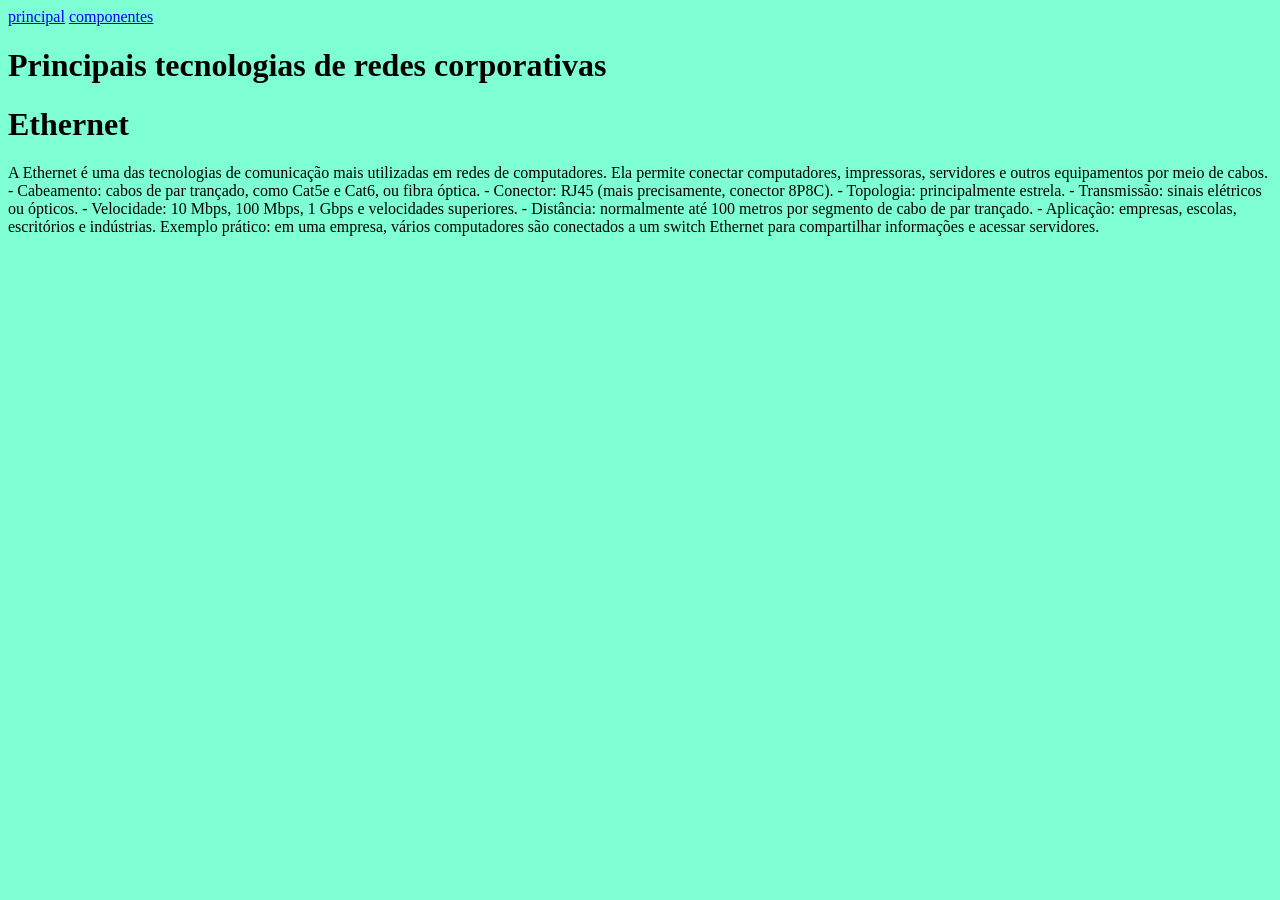
==== componentes.html @ c5814e56 "primeira_versão" ====
<!DOCTYPE html>
<html lang="PT-BR">
<head>
    <meta charset="UTF-8">
    <meta name="viewport" content="width=device-width, initial-scale=1.0">
    <link rel="stylesheet" href="style.css">

    <title>Site industrial</title>
</head>

<a href="./index.html">principal</a>
<a href="./componentes.html">componentes</a><br>




<body>
    <h1>Principais tecnologias de redes corporativas</h1>
    

    <h1>Ethernet</h1>
    <p>A Ethernet é uma das tecnologias de comunicação mais utilizadas em redes de computadores. Ela permite conectar computadores, impressoras, servidores e outros equipamentos por meio de cabos.
        - Cabeamento: cabos de par trançado, como Cat5e e Cat6, ou fibra óptica.
        - Conector: RJ45 (mais precisamente, conector 8P8C).
        - Topologia: principalmente estrela.
        - Transmissão: sinais elétricos ou ópticos.
        - Velocidade: 10 Mbps, 100 Mbps, 1 Gbps e velocidades superiores.
        - Distância: normalmente até 100 metros por segmento de cabo de par trançado.
        - Aplicação: empresas, escolas, escritórios e indústrias.
        Exemplo prático: em uma empresa, vários computadores são conectados a um switch Ethernet para compartilhar informações e acessar servidores.</p>
</body>
</html>
---- style.css ----
body{
    background-color: aquamarine;
    color: black;
    text-align: left;
    
}
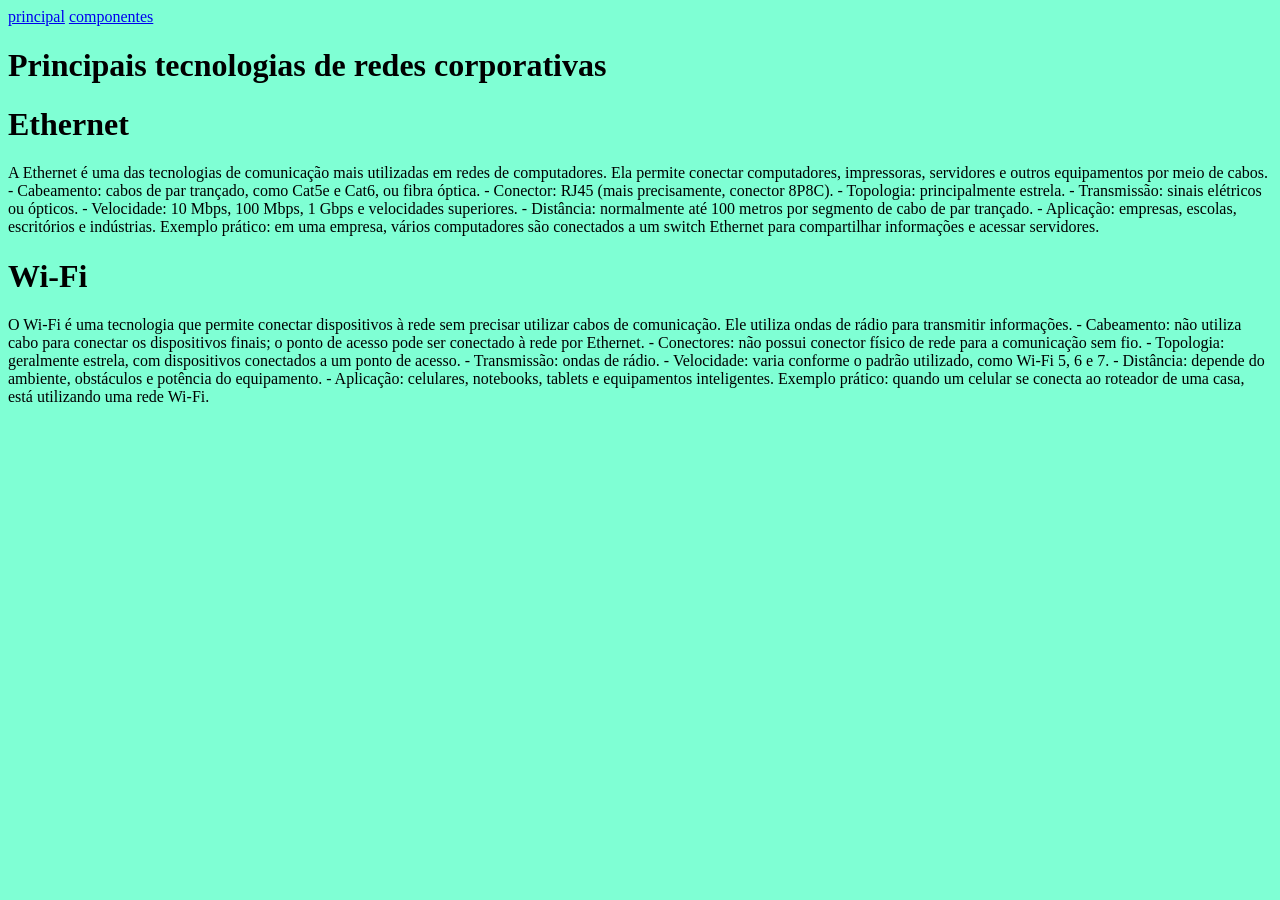
==== commit 06f466bd: "Atualização do site SENAI" ====
--- a/componentes.html
+++ b/componentes.html
@@ -28,5 +28,15 @@
         - Distância: normalmente até 100 metros por segmento de cabo de par trançado.
         - Aplicação: empresas, escolas, escritórios e indústrias.
         Exemplo prático: em uma empresa, vários computadores são conectados a um switch Ethernet para compartilhar informações e acessar servidores.</p>
+        <h1>Wi-Fi</h1>
+        <p>O Wi-Fi é uma tecnologia que permite conectar dispositivos à rede sem precisar utilizar cabos de comunicação. Ele utiliza ondas de rádio para transmitir informações.
+            - Cabeamento: não utiliza cabo para conectar os dispositivos finais; o ponto de acesso pode ser conectado à rede por Ethernet.
+            - Conectores: não possui conector físico de rede para a comunicação sem fio.
+            - Topologia: geralmente estrela, com dispositivos conectados a um ponto de acesso.
+            - Transmissão: ondas de rádio.
+            - Velocidade: varia conforme o padrão utilizado, como Wi-Fi 5, 6 e 7.
+            - Distância: depende do ambiente, obstáculos e potência do equipamento.
+            - Aplicação: celulares, notebooks, tablets e equipamentos inteligentes.
+            Exemplo prático: quando um celular se conecta ao roteador de uma casa, está utilizando uma rede Wi-Fi.</p>
 </body>
 </html>
--- a/style.css
+++ b/style.css
@@ -3,4 +3,5 @@
     color: black;
     text-align: left;
     
-}+}
+
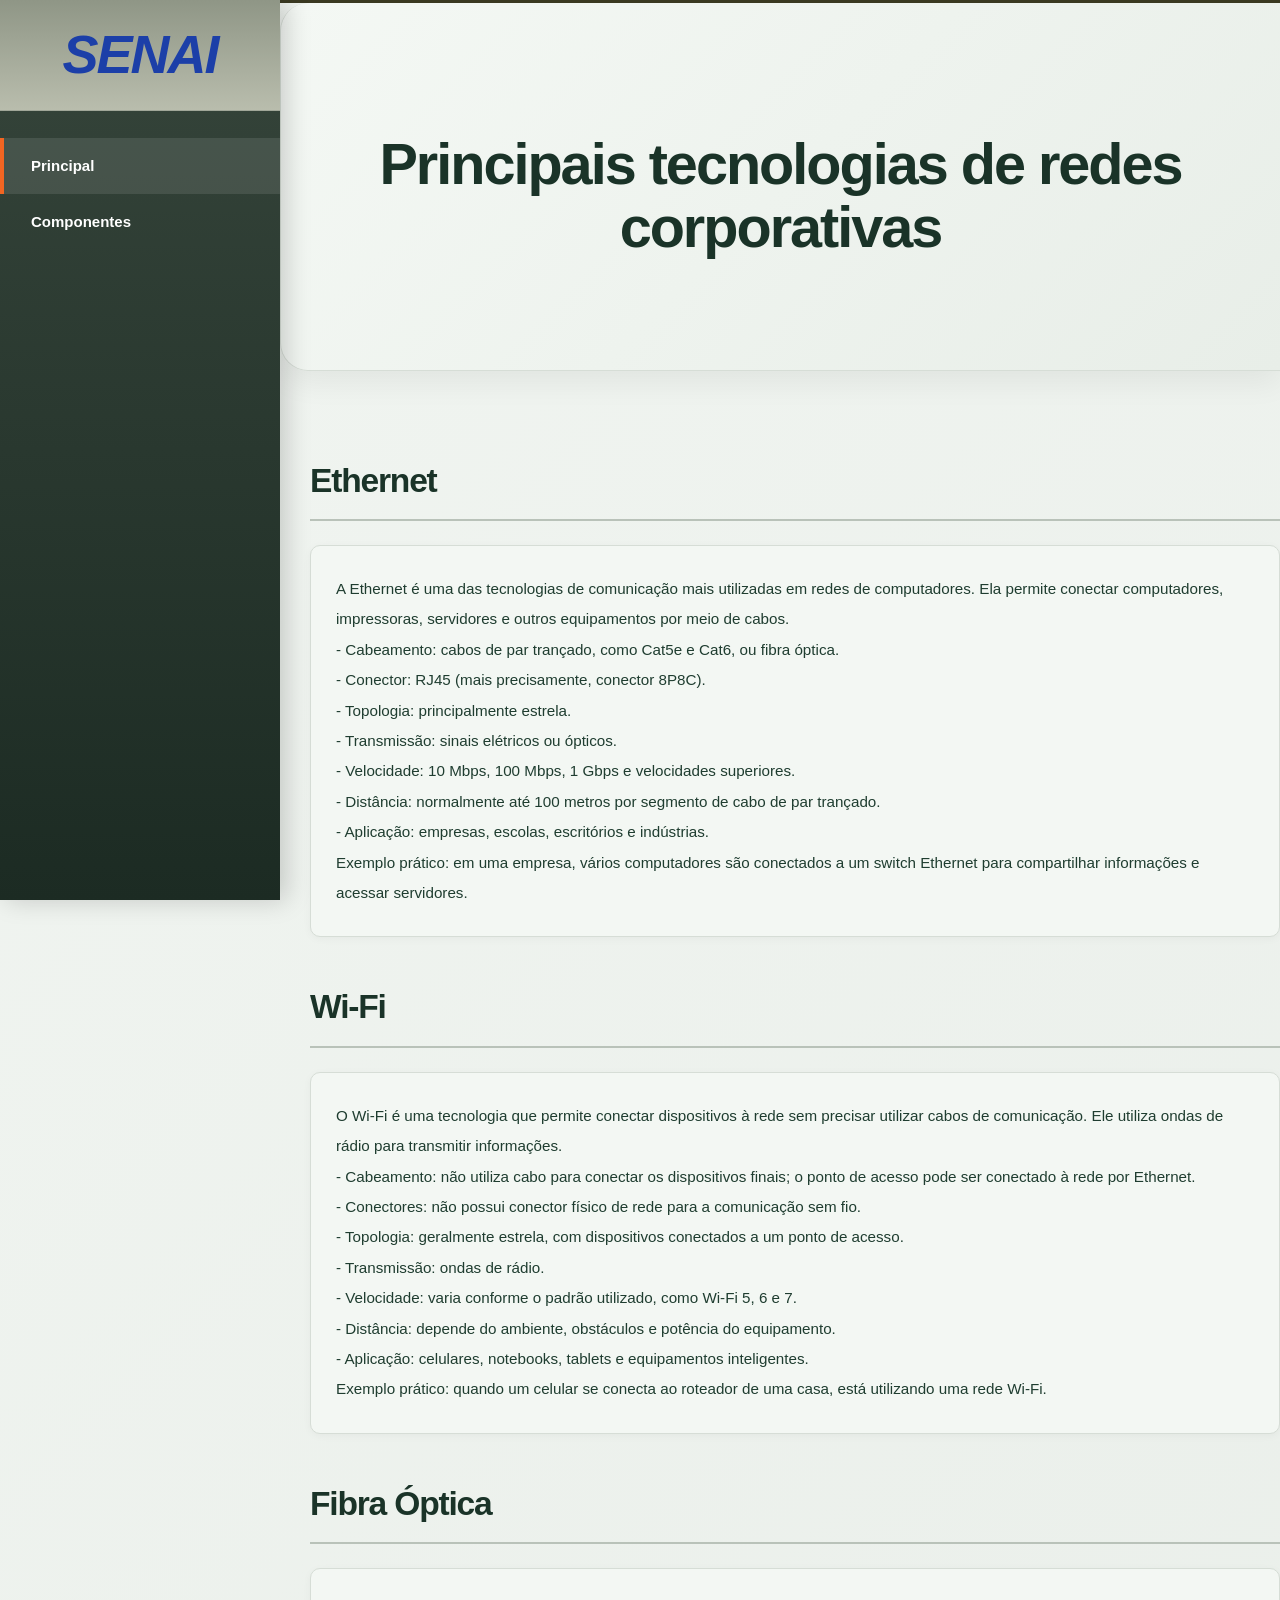
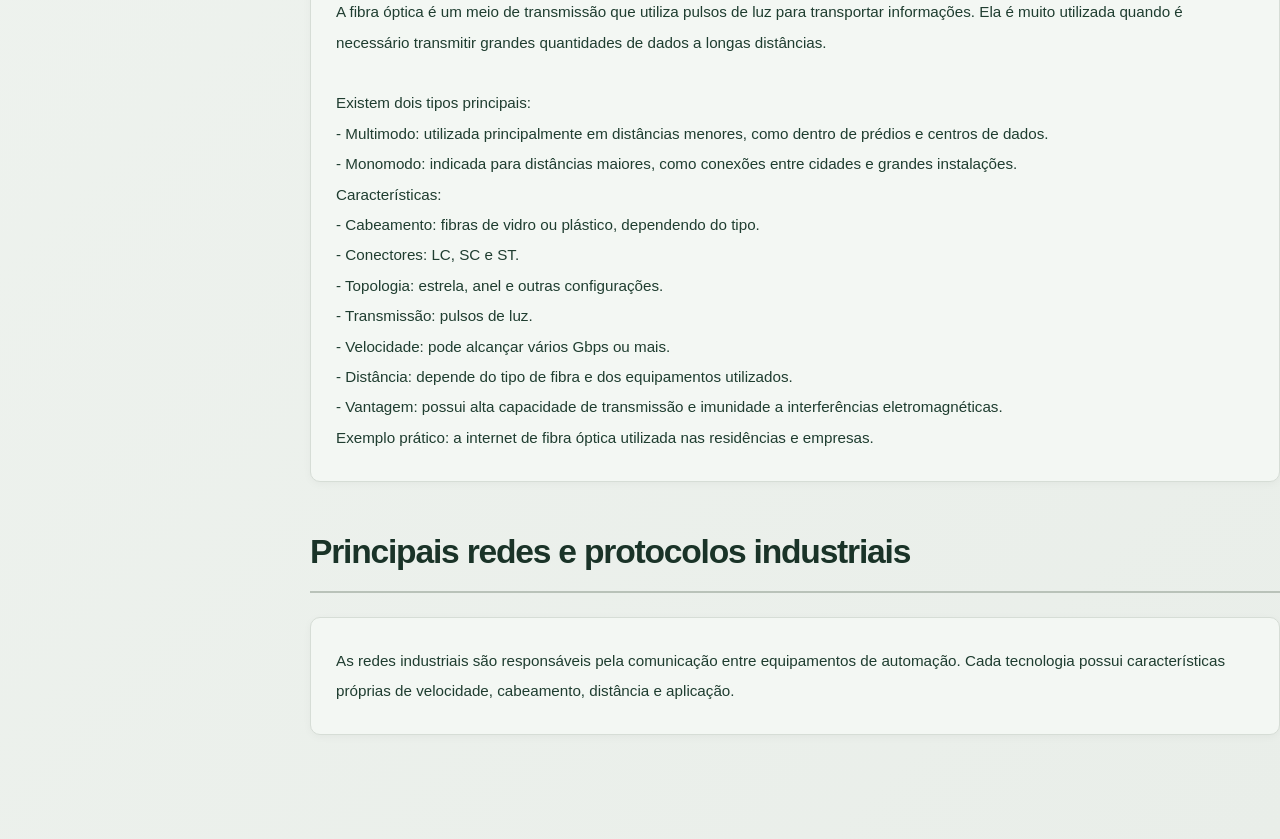
==== commit 0bd7b8f9: "Atualização do site SENAI" ====
--- a/componentes.html
+++ b/componentes.html
@@ -38,5 +38,23 @@
             - Distância: depende do ambiente, obstáculos e potência do equipamento.
             - Aplicação: celulares, notebooks, tablets e equipamentos inteligentes.
             Exemplo prático: quando um celular se conecta ao roteador de uma casa, está utilizando uma rede Wi-Fi.</p>
+            <h1>Fibra Óptica</h1>
+            <p>A fibra óptica é um meio de transmissão que utiliza pulsos de luz para transportar informações. Ela é muito utilizada quando é necessário transmitir grandes quantidades de dados a longas distâncias.
+
+                Existem dois tipos principais:
+                - Multimodo: utilizada principalmente em distâncias menores, como dentro de prédios e centros de dados.
+                - Monomodo: indicada para distâncias maiores, como conexões entre cidades e grandes instalações.
+                Características:
+                - Cabeamento: fibras de vidro ou plástico, dependendo do tipo.
+                - Conectores: LC, SC e ST.
+                - Topologia: estrela, anel e outras configurações.
+                - Transmissão: pulsos de luz.
+                - Velocidade: pode alcançar vários Gbps ou mais.
+                - Distância: depende do tipo de fibra e dos equipamentos utilizados.
+                - Vantagem: possui alta capacidade de transmissão e imunidade a interferências eletromagnéticas.
+                Exemplo prático: a internet de fibra óptica utilizada nas residências e empresas.</p>
+                <h1>Principais redes e protocolos industriais</h1>
+                <p>As redes industriais são responsáveis pela comunicação entre equipamentos de automação. Cada tecnologia possui características próprias de velocidade, cabeamento, distância e aplicação.</p>
+                
 </body>
 </html>
--- a/style.css
+++ b/style.css
@@ -5,3 +5,205 @@
     
 }
 
+/* ===== Base ===== */
+:root {
+    --verde-escuro: #1a3328;
+    --verde-texto: #1f3d30;
+    --verde-menu-topo: #36453b;
+    --verde-menu-base: #1c2b23;
+    --fundo: #ecf0ec;
+    --fundo-card: #f3f7f3;
+    --borda: #d6ddd6;
+    --texto: #22362c;
+    --azul-senai: #1c3fa8;
+    --laranja-senai: #f26522;
+    --largura-menu: 280px;
+}
+
+* {
+    box-sizing: border-box;
+}
+
+html {
+    scroll-behavior: smooth;
+}
+
+body {
+    margin: 0;
+    padding: 0 0 80px var(--largura-menu);
+    background: linear-gradient(135deg, #f1f5f1 0%, #e9eee9 100%);
+    color: var(--texto);
+    font-family: "Segoe UI", Roboto, "Helvetica Neue", Arial, sans-serif;
+    line-height: 1.7;
+    min-height: 100vh;
+    border-top: 3px solid #3b3a22;
+}
+
+br {
+    display: none;
+}
+
+/* ===== Barra lateral (fundo + logo feitos só com CSS) ===== */
+body::before {
+    content: "";
+    position: fixed;
+    top: 0;
+    left: 0;
+    bottom: 0;
+    width: var(--largura-menu);
+    background: linear-gradient(180deg, var(--verde-menu-topo) 0%, var(--verde-menu-base) 100%);
+    box-shadow: 6px 0 24px rgba(0, 0, 0, 0.18);
+    z-index: 10;
+}
+
+body::after {
+    content: "SENAI";
+    position: fixed;
+    top: 0;
+    left: 0;
+    width: var(--largura-menu);
+    height: 110px;
+    display: flex;
+    align-items: center;
+    justify-content: center;
+    background: linear-gradient(180deg, #8f9686 0%, #b9bdad 100%);
+    color: var(--azul-senai);
+    font-size: 54px;
+    font-weight: 900;
+    font-style: italic;
+    letter-spacing: -2px;
+    border-bottom: 1px solid rgba(255, 255, 255, 0.15);
+    z-index: 11;
+}
+
+/* ===== Links do menu ===== */
+body > a {
+    position: fixed;
+    left: 0;
+    width: var(--largura-menu);
+    padding: 16px 27px;
+    color: #ffffff;
+    font-size: 15px;
+    font-weight: 600;
+    text-decoration: none;
+    text-transform: capitalize;
+    line-height: 24px;
+    border-left: 4px solid transparent;
+    transition: background 0.2s, border-color 0.2s;
+    z-index: 12;
+}
+
+body > a:nth-of-type(1) {
+    top: 138px;
+}
+
+body > a:nth-of-type(2) {
+    top: 194px;
+}
+
+body > a:hover,
+body > a:focus-visible {
+    background: rgba(255, 255, 255, 0.08);
+    border-left-color: var(--laranja-senai);
+    outline: none;
+}
+
+body > a[href="./index.html"] {
+    background: rgba(255, 255, 255, 0.1);
+    border-left-color: var(--laranja-senai);
+}
+
+/* ===== Cabeçalho (primeiro h1) ===== */
+h1:first-of-type {
+    margin: 0 0 90px;
+    padding: 130px 40px 110px;
+    text-align: center;
+    font-size: clamp(2.4rem, 5vw, 3.6rem);
+    font-weight: 800;
+    letter-spacing: -2px;
+    line-height: 1.1;
+    color: var(--verde-escuro);
+    background: linear-gradient(135deg, #f4f8f4 0%, #e8eee8 100%);
+    border-bottom: 1px solid var(--borda);
+    border-left: 1px solid var(--borda);
+    border-radius: 28px 0 0 28px;
+    box-shadow: 0 12px 30px rgba(0, 0, 0, 0.06);
+}
+
+/* ===== Títulos de seção ===== */
+h2,
+h1:not(:first-of-type) {
+    max-width: 1140px;
+    margin: 50px 0 24px 30px;
+    padding-bottom: 18px;
+    font-size: 2.1rem;
+    font-weight: 800;
+    letter-spacing: -1.2px;
+    line-height: 1.2;
+    color: var(--verde-escuro);
+    border-bottom: 2px solid #b9c2b9;
+}
+
+/* ===== Parágrafos em cartão ===== */
+p {
+    max-width: 1140px;
+    margin: 0 0 24px 30px;
+    padding: 28px 25px;
+    font-size: 0.95rem;
+    line-height: 2;
+    color: var(--verde-texto);
+    background: var(--fundo-card);
+    border: 1px solid var(--borda);
+    border-radius: 10px;
+    box-shadow: 0 2px 8px rgba(0, 0, 0, 0.04);
+    white-space: pre-line; /* respeita as quebras de linha do texto sem mexer no HTML */
+}
+
+/* ===== Responsivo ===== */
+@media (max-width: 800px) {
+    body {
+        padding: 150px 0 60px;
+    }
+
+    body::before,
+    body::after {
+        width: 100%;
+    }
+
+    body::before {
+        bottom: auto;
+        height: 150px;
+    }
+
+    body > a {
+        top: 110px !important;
+        width: 50%;
+        padding: 10px 16px;
+        font-size: 14px;
+        border-left: 0;
+        border-bottom: 3px solid transparent;
+    }
+
+    body > a:nth-of-type(2) {
+        left: 50%;
+    }
+
+    body > a:hover,
+    body > a[href="./index.html"] {
+        border-left: 0;
+        border-bottom-color: var(--laranja-senai);
+    }
+
+    h1:first-of-type {
+        margin-bottom: 40px;
+        padding: 60px 20px;
+        border-radius: 0 0 24px 24px;
+    }
+
+    h2,
+    h1:not(:first-of-type),
+    p {
+        margin-left: 16px;
+        margin-right: 16px;
+    }
+}
